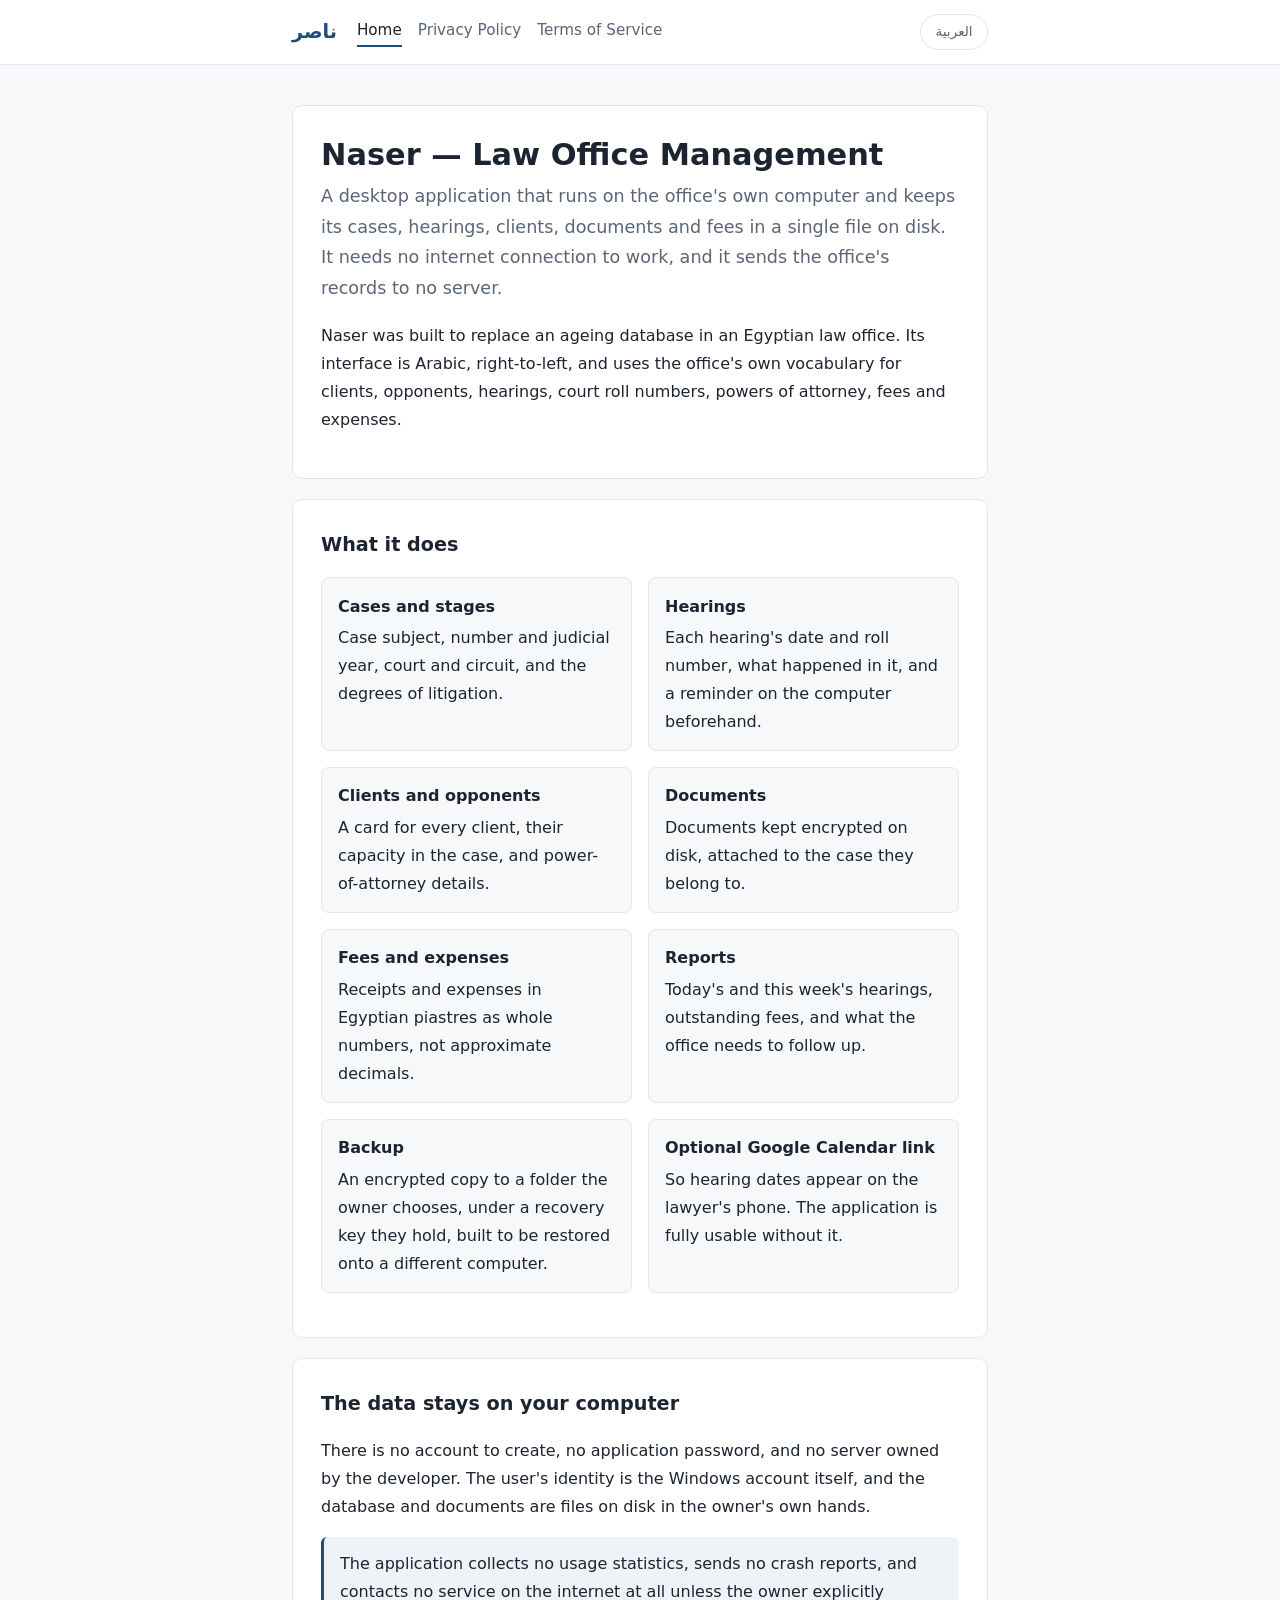
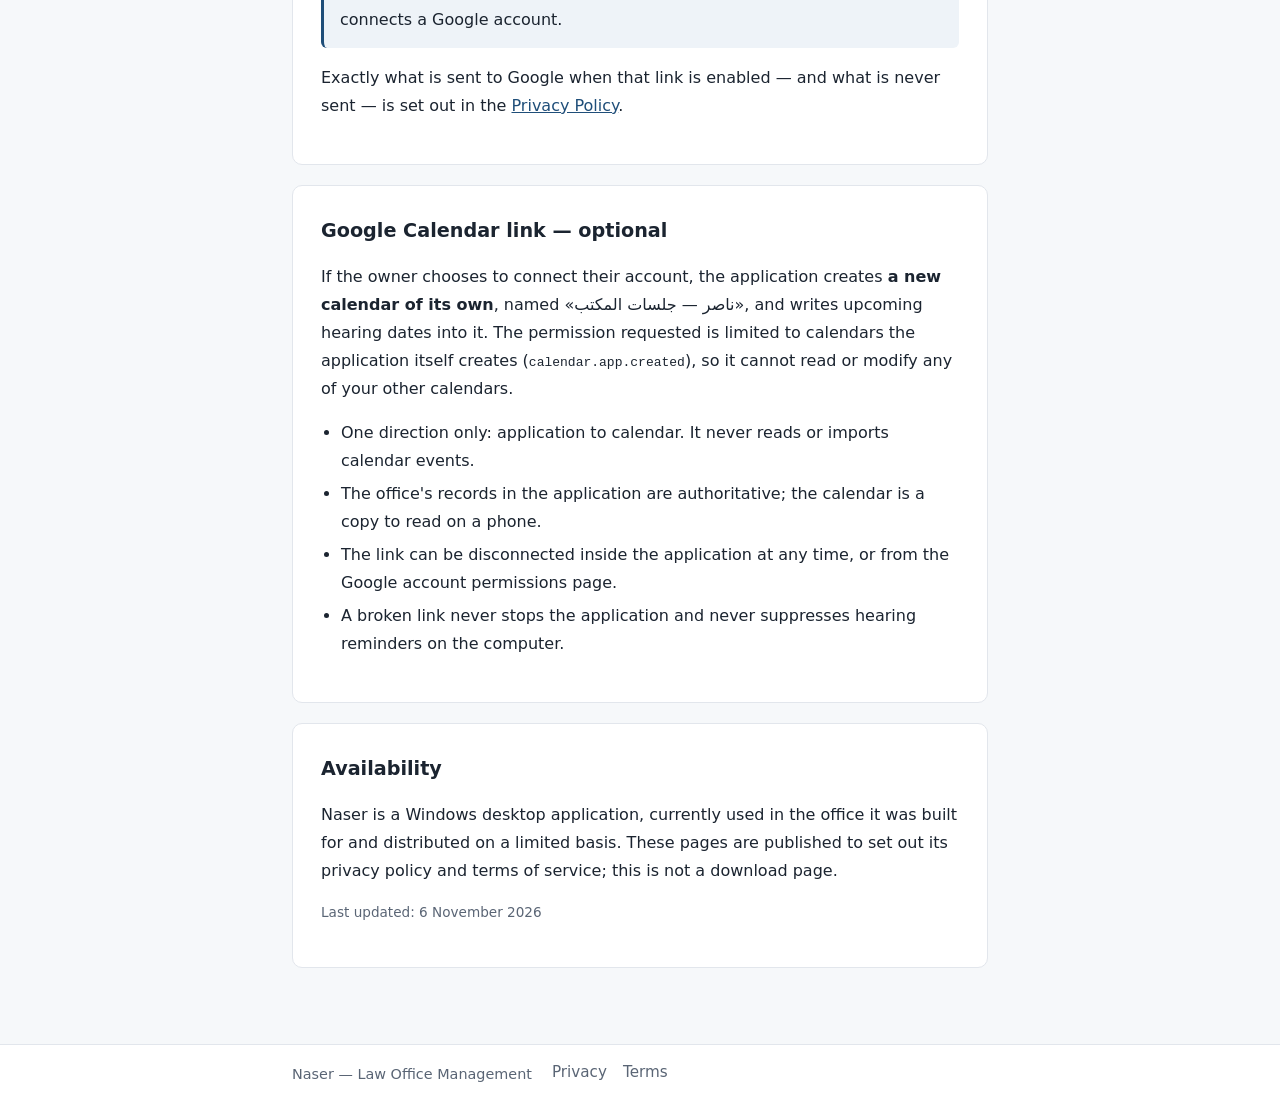
==== index.html @ e660e1ad "The pages Google asks for before an app leaves Testing A homepage, a privacy policy and terms of ser" ====
<!DOCTYPE html>
<html lang="ar" dir="rtl" data-lang="ar">
  <head>
    <meta charset="utf-8" />
    <meta name="viewport" content="width=device-width, initial-scale=1" />
    <title>ناصر — نظام إدارة مكتب المحاماة</title>
    <meta
      name="description"
      content="ناصر: برنامج لإدارة مكتب المحاماة يعمل على حاسوب المكتب نفسه. Naser: a desktop application for managing an Egyptian law office, running entirely on the office's own computer."
    />
    <link rel="stylesheet" href="styles.css" />
    <script src="lang.js"></script>
  </head>
  <body>
    <header>
      <div class="bar">
        <a class="wordmark" href="index.html">ناصر</a>
        <nav>
          <a href="index.html" aria-current="page"><span lang="ar">الرئيسية</span><span lang="en">Home</span></a>
          <a href="privacy.html"><span lang="ar">سياسة الخصوصية</span><span lang="en">Privacy Policy</span></a>
          <a href="terms.html"><span lang="ar">شروط الاستخدام</span><span lang="en">Terms of Service</span></a>
        </nav>
        <button class="lang-toggle" type="button" id="lang-toggle">
          <span lang="ar">English</span><span lang="en">العربية</span>
        </button>
      </div>
    </header>

    <main>
      <!-- ───────────────────────────── Arabic ───────────────────────────── -->
      <div lang="ar">
        <section class="card">
          <h1>ناصر — نظام إدارة مكتب المحاماة</h1>
          <p class="lede">
            برنامج يعمل على حاسوب المكتب نفسه، ويحفظ القضايا والجلسات والموكلين والمستندات
            والأتعاب في ملف واحد على القرص. لا يحتاج إلى إنترنت للعمل، ولا يرسل بيانات المكتب
            إلى أي خادم.
          </p>
          <p>
            صُمِّم ناصر ليحل محل قاعدة بيانات قديمة في مكتب محاماة مصري، فجاءت واجهته بالعربية
            من اليمين إلى اليسار، وبمصطلحات المكتب نفسها: الموكل، والخصم، والجلسة، والرول،
            والتوكيل، والأتعاب، والمصروفات.
          </p>
        </section>

        <section class="card">
          <h2>ما يفعله البرنامج</h2>
          <ul class="features">
            <li><strong>القضايا ومراحلها</strong>بيانات الدعوى ورقمها وسنتها القضائية، والمحكمة والدائرة، ودرجات التقاضي.</li>
            <li><strong>الجلسات</strong>تاريخ كل جلسة ورقم الرول، وما تم فيها، وتنبيه على الحاسوب قبل موعدها.</li>
            <li><strong>الموكلون والخصوم</strong>بطاقة لكل موكل وصفته في القضية، وبيانات التوكيل.</li>
            <li><strong>المستندات</strong>حفظ المستندات على القرص مشفَّرة، مرتبطة بقضيتها.</li>
            <li><strong>الأتعاب والمصروفات</strong>إيصالات التحصيل والمصروفات بالقرش المصري، لا بأرقام عشرية تقريبية.</li>
            <li><strong>التقارير</strong>جلسات اليوم والأسبوع، وأرصدة الأتعاب، وما يحتاجه المكتب للمتابعة.</li>
            <li><strong>النسخ الاحتياطي</strong>نسخة مشفَّرة إلى مجلد يختاره صاحب المكتب، بمفتاح استرجاع في يده، مُعدَّة لتُستعاد على حاسوب آخر.</li>
            <li><strong>ربط اختياري بتقويم Google</strong>لتظهر مواعيد الجلسات على هاتف المحامي. يعمل البرنامج كاملًا بدونه.</li>
          </ul>
        </section>

        <section class="card">
          <h2>البيانات تبقى على حاسوبك</h2>
          <p>
            لا يوجد حساب يُنشَأ، ولا كلمة مرور للبرنامج، ولا خادم يملكه المطوِّر. هوية المستخدم
            هي حساب Windows نفسه، وقاعدة البيانات والمستندات ملفات على القرص تحت يد صاحب المكتب.
          </p>
          <div class="note">
            لا يجمع البرنامج إحصاءات استخدام، ولا يرسل تقارير أخطاء، ولا يتصل بأي خدمة على
            الإنترنت إلا إذا رُبِط بحساب Google بموافقة صريحة من صاحب المكتب.
          </div>
          <p>
            تفصيل ما يُرسَل إلى Google عند تشغيل الربط — وما لا يُرسَل أبدًا — في
            <a href="privacy.html">سياسة الخصوصية</a>.
          </p>
        </section>

        <section class="card">
          <h2>ربط تقويم Google — اختياري</h2>
          <p>
            إذا اختار صاحب المكتب ربط حسابه، ينشئ البرنامج <strong>تقويمًا جديدًا خاصًّا به</strong>
            باسم «ناصر — جلسات المكتب»، ويكتب فيه مواعيد الجلسات القادمة. الصلاحية المطلوبة
            تقتصر على التقاويم التي ينشئها البرنامج نفسه
            (<code>calendar.app.created</code>)، فلا يستطيع البرنامج قراءة تقويماتك الأخرى
            ولا تعديلها.
          </p>
          <ul>
            <li>الاتجاه واحد: من البرنامج إلى التقويم فقط. لا يقرأ البرنامج أحداث التقويم ولا يستوردها.</li>
            <li>سجلّ المكتب في البرنامج هو الأصل، والتقويم صورة منه للاطلاع على الهاتف.</li>
            <li>يمكن فصل الربط من داخل البرنامج في أي وقت، أو من صفحة صلاحيات حساب Google.</li>
            <li>انقطاع الربط لا يوقف البرنامج ولا يمنع تنبيهات الجلسات على الحاسوب.</li>
          </ul>
        </section>

        <section class="card">
          <h2>التوفّر</h2>
          <p>
            ناصر برنامج لسطح المكتب على نظام Windows، يُستخدم حاليًا في المكتب الذي طُوِّر من
            أجله ويُوزَّع توزيعًا محدودًا. هذه الصفحات منشورة لتوضيح سياسة الخصوصية وشروط
            الاستخدام، وليست صفحة تحميل.
          </p>
          <p class="updated">آخر تحديث: ٦ نوفمبر ٢٠٢٦</p>
        </section>
      </div>

      <!-- ───────────────────────────── English ──────────────────────────── -->
      <div lang="en">
        <section class="card">
          <h1>Naser — Law Office Management</h1>
          <p class="lede">
            A desktop application that runs on the office's own computer and keeps its cases,
            hearings, clients, documents and fees in a single file on disk. It needs no internet
            connection to work, and it sends the office's records to no server.
          </p>
          <p>
            Naser was built to replace an ageing database in an Egyptian law office. Its interface
            is Arabic, right-to-left, and uses the office's own vocabulary for clients, opponents,
            hearings, court roll numbers, powers of attorney, fees and expenses.
          </p>
        </section>

        <section class="card">
          <h2>What it does</h2>
          <ul class="features">
            <li><strong>Cases and stages</strong>Case subject, number and judicial year, court and circuit, and the degrees of litigation.</li>
            <li><strong>Hearings</strong>Each hearing's date and roll number, what happened in it, and a reminder on the computer beforehand.</li>
            <li><strong>Clients and opponents</strong>A card for every client, their capacity in the case, and power-of-attorney details.</li>
            <li><strong>Documents</strong>Documents kept encrypted on disk, attached to the case they belong to.</li>
            <li><strong>Fees and expenses</strong>Receipts and expenses in Egyptian piastres as whole numbers, not approximate decimals.</li>
            <li><strong>Reports</strong>Today's and this week's hearings, outstanding fees, and what the office needs to follow up.</li>
            <li><strong>Backup</strong>An encrypted copy to a folder the owner chooses, under a recovery key they hold, built to be restored onto a different computer.</li>
            <li><strong>Optional Google Calendar link</strong>So hearing dates appear on the lawyer's phone. The application is fully usable without it.</li>
          </ul>
        </section>

        <section class="card">
          <h2>The data stays on your computer</h2>
          <p>
            There is no account to create, no application password, and no server owned by the
            developer. The user's identity is the Windows account itself, and the database and
            documents are files on disk in the owner's own hands.
          </p>
          <div class="note">
            The application collects no usage statistics, sends no crash reports, and contacts no
            service on the internet at all unless the owner explicitly connects a Google account.
          </div>
          <p>
            Exactly what is sent to Google when that link is enabled — and what is never sent —
            is set out in the <a href="privacy.html">Privacy Policy</a>.
          </p>
        </section>

        <section class="card">
          <h2>Google Calendar link — optional</h2>
          <p>
            If the owner chooses to connect their account, the application creates
            <strong>a new calendar of its own</strong>, named «ناصر — جلسات المكتب», and writes
            upcoming hearing dates into it. The permission requested is limited to calendars the
            application itself creates (<code>calendar.app.created</code>), so it cannot read or
            modify any of your other calendars.
          </p>
          <ul>
            <li>One direction only: application to calendar. It never reads or imports calendar events.</li>
            <li>The office's records in the application are authoritative; the calendar is a copy to read on a phone.</li>
            <li>The link can be disconnected inside the application at any time, or from the Google account permissions page.</li>
            <li>A broken link never stops the application and never suppresses hearing reminders on the computer.</li>
          </ul>
        </section>

        <section class="card">
          <h2>Availability</h2>
          <p>
            Naser is a Windows desktop application, currently used in the office it was built for
            and distributed on a limited basis. These pages are published to set out its privacy
            policy and terms of service; this is not a download page.
          </p>
          <p class="updated">Last updated: 6 November 2026</p>
        </section>
      </div>
    </main>

    <footer>
      <div class="bar bar--footer">
        <span><span lang="ar">ناصر — نظام إدارة مكتب المحاماة</span><span lang="en">Naser — Law Office Management</span></span>
        <nav>
          <a href="privacy.html"><span lang="ar">الخصوصية</span><span lang="en">Privacy</span></a>
          <a href="terms.html"><span lang="ar">الشروط</span><span lang="en">Terms</span></a>
        </nav>
      </div>
    </footer>
  </body>
</html>
---- styles.css ----
/*
  One stylesheet for the three pages.

  No framework and no webfont: the pages must load on a slow connection and
  must not report a visitor to a third party, which a hosted font does.
*/

:root {
  --ink: #1b2430;
  --muted: #5a6575;
  --line: #e2e6ec;
  --paper: #ffffff;
  --wash: #f6f8fa;
  --accent: #1f4e79;
  --accent-wash: #eef3f8;
  --radius: 10px;
  --measure: 46rem;
}

* {
  box-sizing: border-box;
}

html {
  font-family: 'Segoe UI', 'Noto Sans Arabic', Tahoma, system-ui, -apple-system, sans-serif;
  line-height: 1.75;
  color: var(--ink);
  background: var(--wash);
  -webkit-text-size-adjust: 100%;
}

body {
  margin: 0;
  display: flex;
  min-height: 100vh;
  flex-direction: column;
}

/* ── language ──────────────────────────────────────────────────────────
   Both languages are in the page. Without JavaScript both are shown,
   which is worse-looking and still correct; with it, one at a time. */
html[data-lang='ar'] [lang='en'],
html[data-lang='en'] [lang='ar'] {
  display: none;
}

header {
  background: var(--paper);
  border-bottom: 1px solid var(--line);
}

.bar {
  max-width: var(--measure);
  margin: 0 auto;
  padding: 0.9rem 1.25rem;
  display: flex;
  flex-wrap: wrap;
  align-items: center;
  gap: 0.75rem 1.25rem;
}

.wordmark {
  font-size: 1.2rem;
  font-weight: 700;
  color: var(--accent);
  text-decoration: none;
}

nav {
  display: flex;
  flex-wrap: wrap;
  gap: 1rem;
  font-size: 0.95rem;
}

nav a {
  color: var(--muted);
  text-decoration: none;
  padding-bottom: 2px;
  border-bottom: 2px solid transparent;
}

nav a:hover,
nav a:focus-visible {
  color: var(--accent);
  border-bottom-color: var(--accent);
}

nav a[aria-current='page'] {
  color: var(--ink);
  border-bottom-color: var(--accent);
}

.lang-toggle {
  margin-inline-start: auto;
  font: inherit;
  font-size: 0.85rem;
  cursor: pointer;
  background: var(--paper);
  color: var(--muted);
  border: 1px solid var(--line);
  border-radius: 999px;
  padding: 0.3rem 0.9rem;
}

.lang-toggle:hover {
  border-color: var(--accent);
  color: var(--accent);
}

main {
  flex: 1;
  max-width: var(--measure);
  width: 100%;
  margin: 0 auto;
  padding: 2.5rem 1.25rem 3.5rem;
}

.card {
  background: var(--paper);
  border: 1px solid var(--line);
  border-radius: var(--radius);
  padding: 1.75rem;
  margin-bottom: 1.25rem;
}

h1 {
  font-size: 1.9rem;
  line-height: 1.35;
  margin: 0 0 0.35rem;
}

h2 {
  font-size: 1.2rem;
  margin: 2rem 0 0.5rem;
}

h2:first-child {
  margin-top: 0;
}

h3 {
  font-size: 1rem;
  margin: 1.25rem 0 0.35rem;
}

p,
li {
  color: var(--ink);
}

.lede {
  font-size: 1.1rem;
  color: var(--muted);
  margin-top: 0;
}

.updated {
  font-size: 0.85rem;
  color: var(--muted);
}

ul {
  padding-inline-start: 1.25rem;
}

li {
  margin: 0.3rem 0;
}

a {
  color: var(--accent);
}

/* A fact worth not missing, and a thing the owner must still fill in. */
.note {
  background: var(--accent-wash);
  border-inline-start: 3px solid var(--accent);
  border-radius: 6px;
  padding: 0.85rem 1rem;
  margin: 1rem 0;
}

.placeholder {
  background: #fff6e5;
  border: 1px dashed #c98a00;
  border-radius: 6px;
  padding: 0.85rem 1rem;
  margin: 1rem 0;
  font-weight: 600;
}

.features {
  display: grid;
  gap: 1rem;
  grid-template-columns: 1fr;
  padding: 0;
  list-style: none;
}

@media (min-width: 40rem) {
  .features {
    grid-template-columns: 1fr 1fr;
  }
}

.features li {
  background: var(--wash);
  border: 1px solid var(--line);
  border-radius: 8px;
  padding: 0.9rem 1rem;
  margin: 0;
}

.features strong {
  display: block;
  margin-bottom: 0.2rem;
}

footer {
  border-top: 1px solid var(--line);
  background: var(--paper);
  font-size: 0.9rem;
  color: var(--muted);
}

.bar--footer {
  gap: 0.5rem 1.25rem;
}

footer a {
  color: var(--muted);
}

footer a:hover {
  color: var(--accent);
}
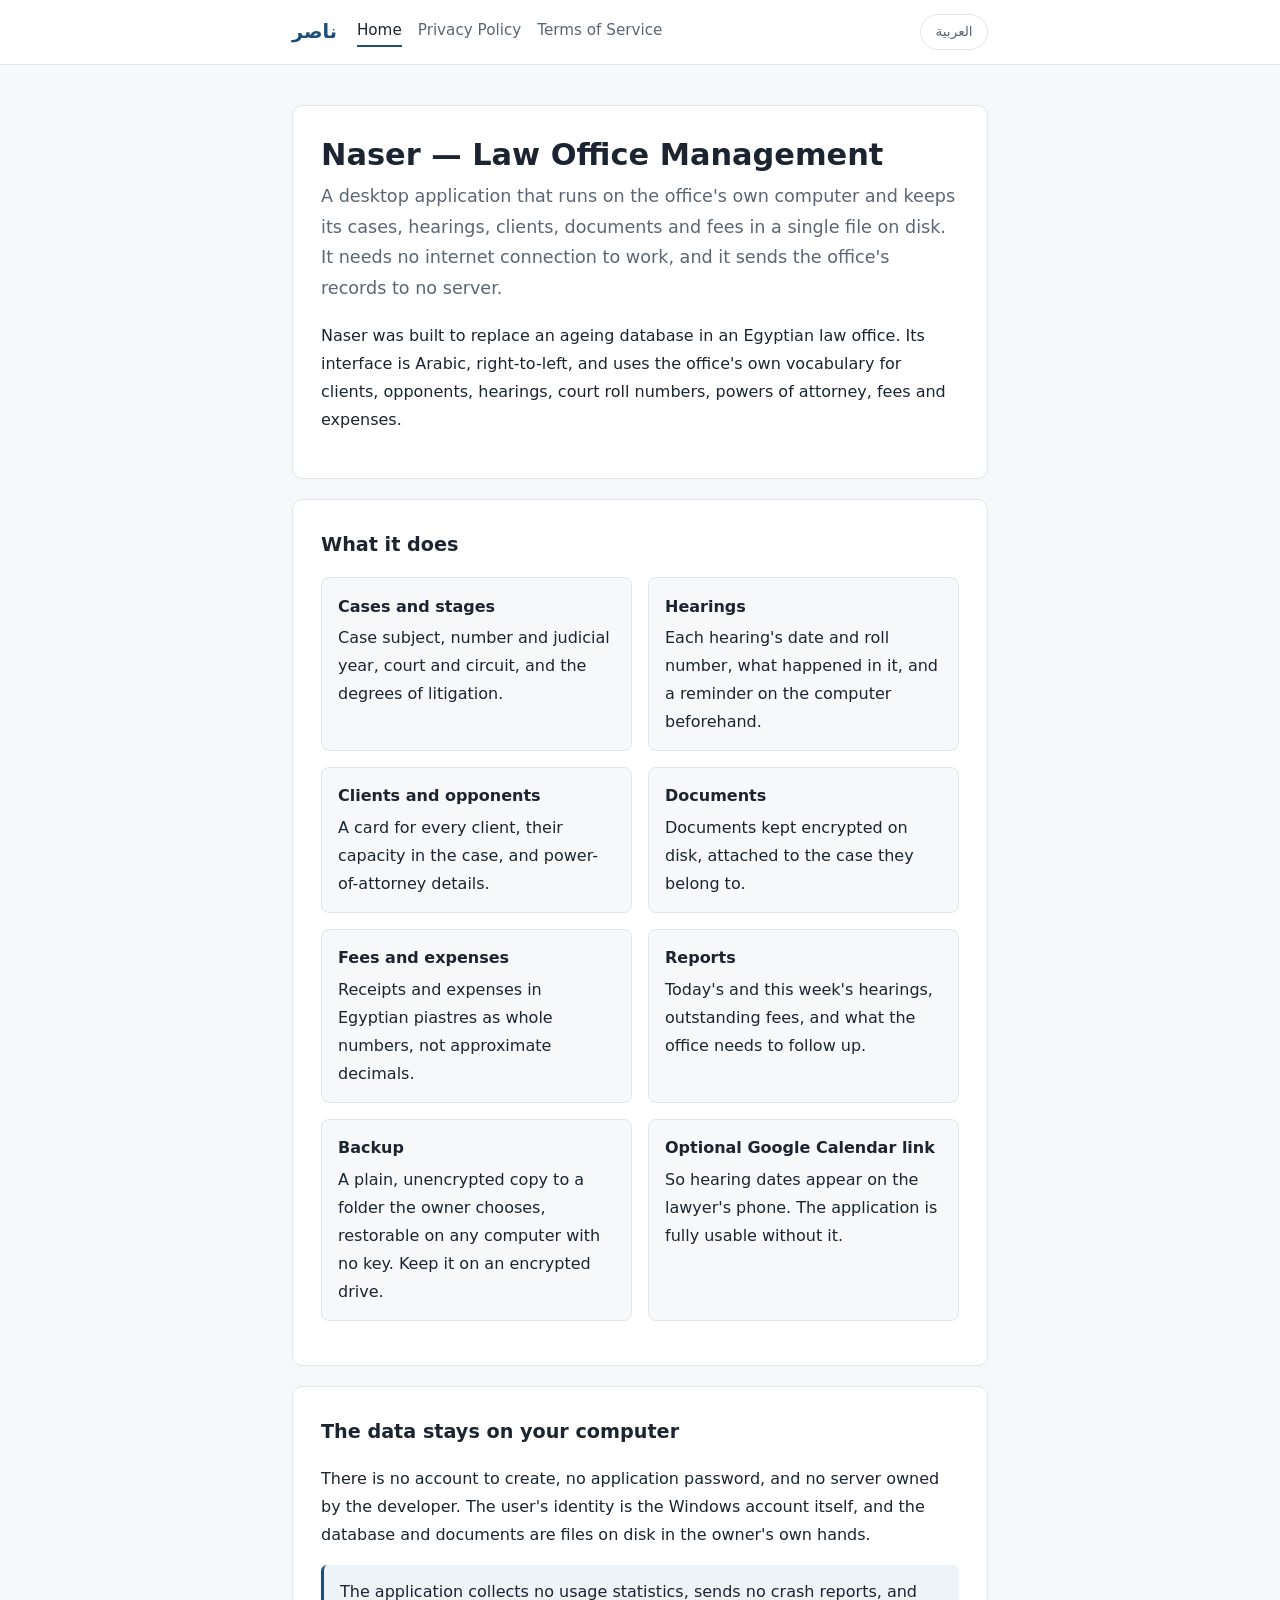
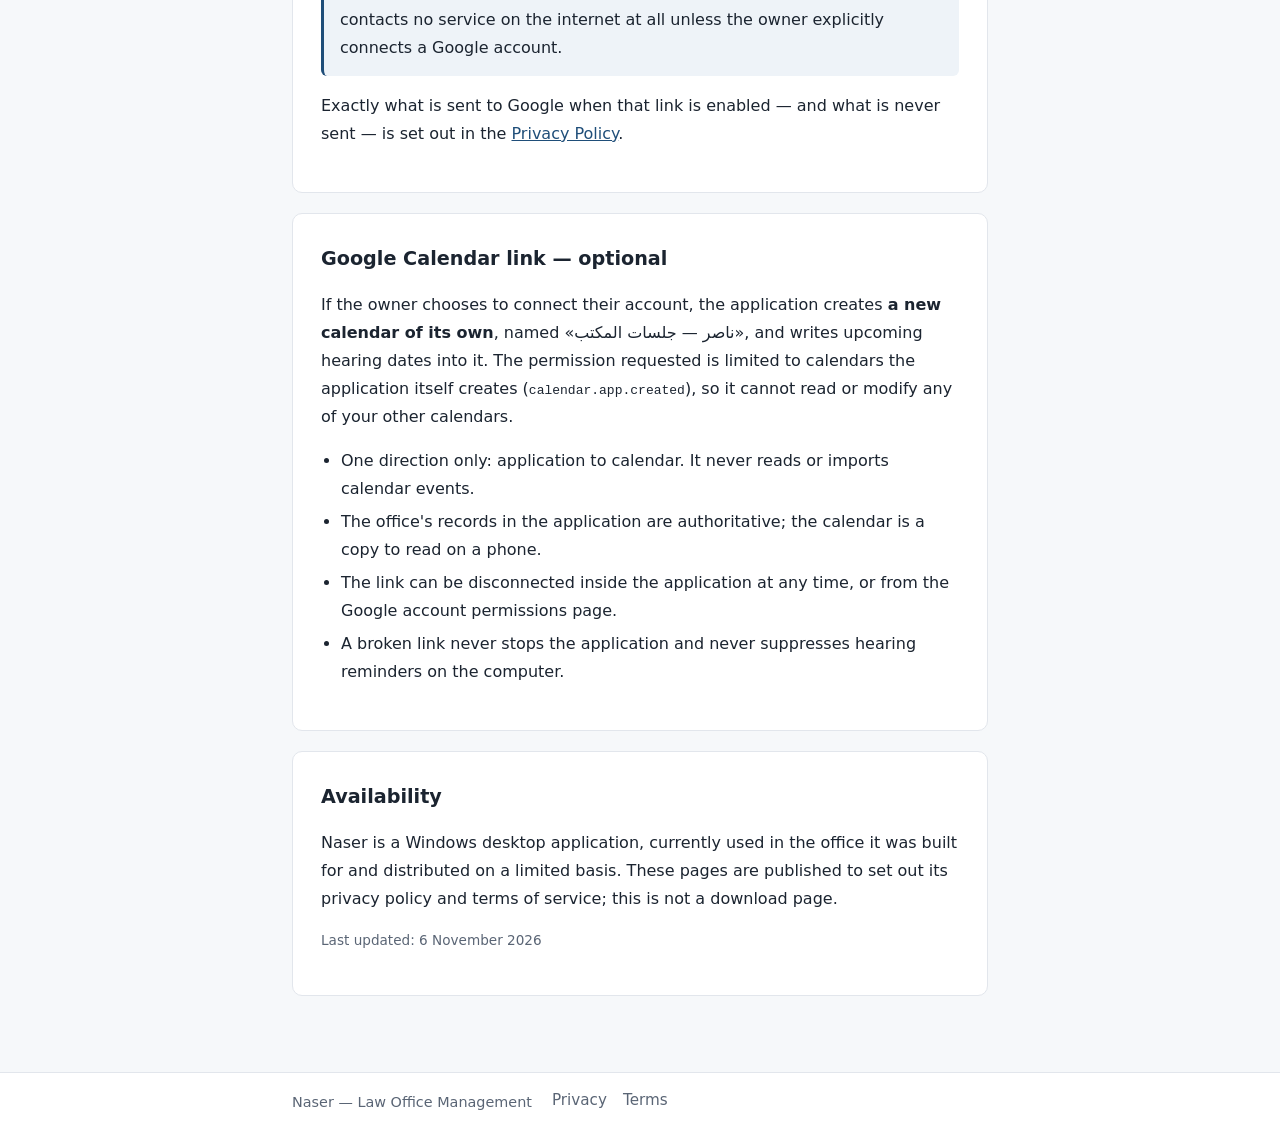
==== commit 0b160274: "Backups are plain now, and the policy has to say so The application stopped encrypting its backups (" ====
--- a/index.html
+++ b/index.html
@@ -52,7 +52,7 @@
             <li><strong>المستندات</strong>حفظ المستندات على القرص مشفَّرة، مرتبطة بقضيتها.</li>
             <li><strong>الأتعاب والمصروفات</strong>إيصالات التحصيل والمصروفات بالقرش المصري، لا بأرقام عشرية تقريبية.</li>
             <li><strong>التقارير</strong>جلسات اليوم والأسبوع، وأرصدة الأتعاب، وما يحتاجه المكتب للمتابعة.</li>
-            <li><strong>النسخ الاحتياطي</strong>نسخة مشفَّرة إلى مجلد يختاره صاحب المكتب، بمفتاح استرجاع في يده، مُعدَّة لتُستعاد على حاسوب آخر.</li>
+            <li><strong>النسخ الاحتياطي</strong>نسخة عادية غير مشفَّرة إلى مجلد يختاره صاحب المكتب، تُستعاد على أي حاسوب بلا مفتاح. احفظها على قرص مشفَّر.</li>
             <li><strong>ربط اختياري بتقويم Google</strong>لتظهر مواعيد الجلسات على هاتف المحامي. يعمل البرنامج كاملًا بدونه.</li>
           </ul>
         </section>
@@ -126,7 +126,7 @@
             <li><strong>Documents</strong>Documents kept encrypted on disk, attached to the case they belong to.</li>
             <li><strong>Fees and expenses</strong>Receipts and expenses in Egyptian piastres as whole numbers, not approximate decimals.</li>
             <li><strong>Reports</strong>Today's and this week's hearings, outstanding fees, and what the office needs to follow up.</li>
-            <li><strong>Backup</strong>An encrypted copy to a folder the owner chooses, under a recovery key they hold, built to be restored onto a different computer.</li>
+            <li><strong>Backup</strong>A plain, unencrypted copy to a folder the owner chooses, restorable on any computer with no key. Keep it on an encrypted drive.</li>
             <li><strong>Optional Google Calendar link</strong>So hearing dates appear on the lawyer's phone. The application is fully usable without it.</li>
           </ul>
         </section>
